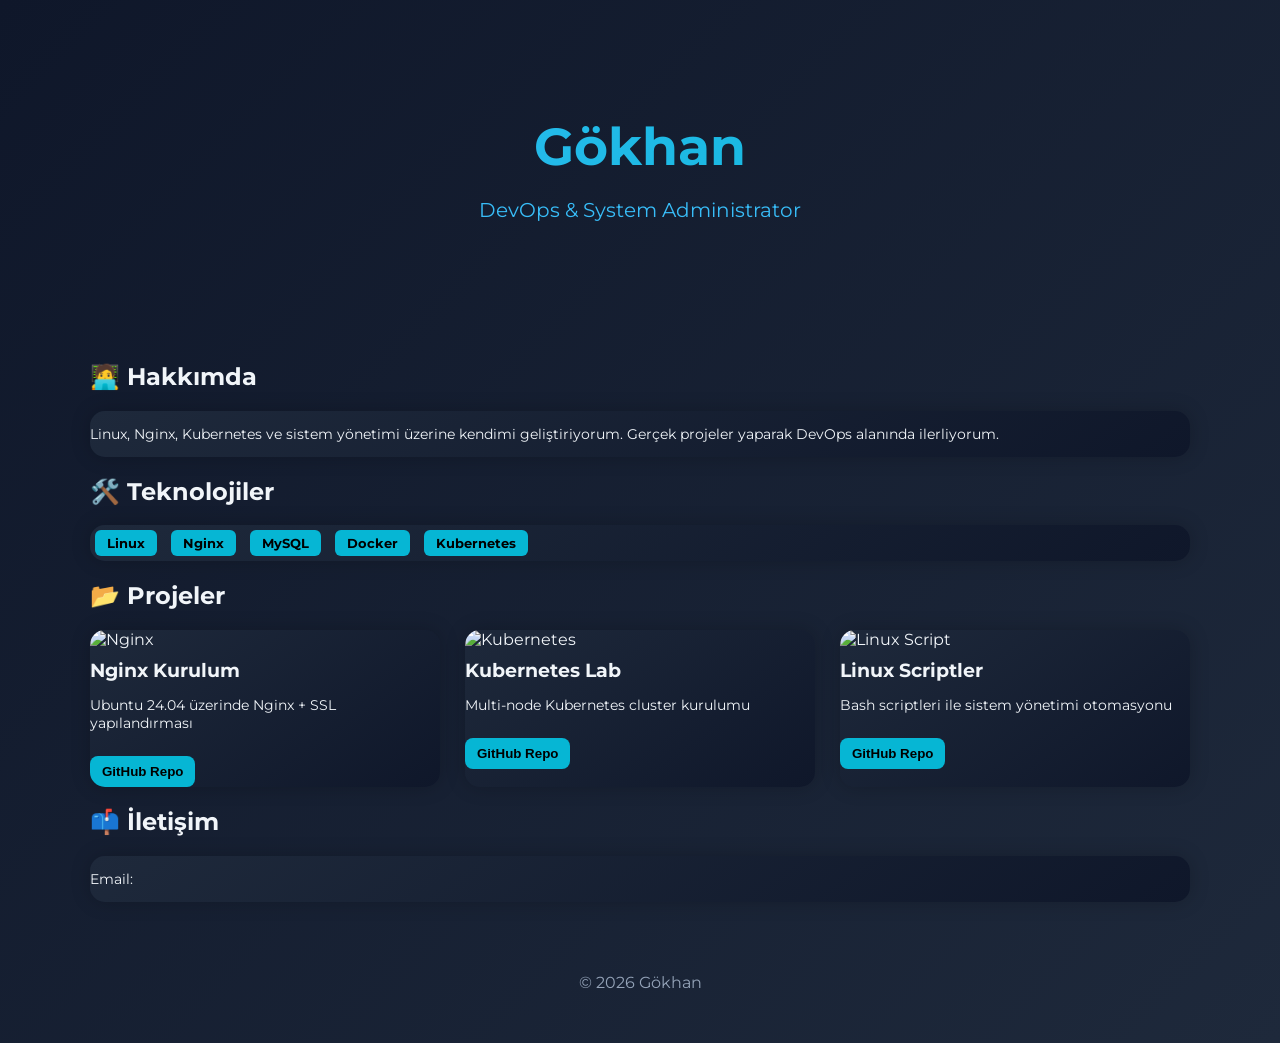
==== index.html @ 25a6a729 "Add initial HTML structure for DevOps portfolio" ====
<!DOCTYPE html>
<html lang="tr">
<head>
<meta charset="UTF-8">
<title>Gökhan | DevOps Portfolio</title>
<meta name="viewport" content="width=device-width, initial-scale=1.0">
<link href="https://fonts.googleapis.com/css2?family=Montserrat:wght@400;700&display=swap" rel="stylesheet">
<link href="https://unpkg.com/aos@2.3.1/dist/aos.css" rel="stylesheet">
<style>
/* ---------------- Body ---------------- */
body {
  margin:0;
  font-family: 'Montserrat', sans-serif;
  background: linear-gradient(135deg,#0f172a,#1e293b);
  color: #f1f5f9;
  overflow-x:hidden;
}

/* ---------------- Particle Background ---------------- */
#particles-js {
  position: fixed;
  width:100%;
  height:100%;
  top:0;
  left:0;
  z-index:-1;
}

/* ---------------- Header ---------------- */
header {
  text-align:center;
  padding:80px 20px;
}
header h1 {
  font-size:52px;
  background: linear-gradient(90deg,#38bdf8,#06b6d4);
  -webkit-background-clip:text;
  -webkit-text-fill-color:transparent;
  margin-bottom:10px;
}
header p {
  font-size:20px;
  color:#38bdf8;
}

/* ---------------- Container ---------------- */
.container {
  max-width:1100px;
  margin:auto;
  padding:20px;
}

/* ---------------- Grid ---------------- */
.grid {
  display:grid;
  grid-template-columns:repeat(auto-fit,minmax(250px,1fr));
  gap:25px;
  margin-top:20px;
}

/* ---------------- Card ---------------- */
.card {
  background: linear-gradient(145deg,#1e293b,#0f172a);
  border-radius:15px;
  overflow:hidden;
  cursor:pointer;
  box-shadow:0 0 20px rgba(0,0,0,0.2);
  transition:0.5s all;
}
.card img {
  width:100%;
  height:150px;
  object-fit:cover;
}
.card h3 {
  margin:10px 0 5px;
}
.card p {
  font-size:14px;
}
.card:hover {
  transform: scale(1.05) rotateX(3deg);
  box-shadow:0 20px 40px rgba(0,0,0,0.4);
}

/* ---------------- Tags ---------------- */
.tag {
  display:inline-block;
  background:#06b6d4;
  color:black;
  padding:5px 12px;
  margin:5px;
  border-radius:6px;
  font-size:13px;
  font-weight:bold;
  transition:0.3s;
}
.tag:hover {
  background:#38bdf8;
}

/* ---------------- Buttons ---------------- */
button {
  background:#06b6d4;
  color:black;
  border:none;
  padding:8px 12px;
  margin-top:10px;
  border-radius:8px;
  cursor:pointer;
  font-weight:bold;
  transition:0.3s;
}
button:hover {
  background:#38bdf8;
  transform:scale(1.05);
}

/* ---------------- Footer ---------------- */
footer {
  text-align:center;
  padding:35px;
  color:#94a3b8;
}
</style>
</head>
<body>

<!-- Particle Container -->
<div id="particles-js"></div>

<header>
<h1>Gökhan</h1>
<p>DevOps & System Administrator </p>
</header>

<div class="container">
<h2>🧑‍💻 Hakkımda</h2>
<div class="card" data-aos="fade-up">
  <p>Linux, Nginx, Kubernetes ve sistem yönetimi üzerine kendimi geliştiriyorum. Gerçek projeler yaparak DevOps alanında ilerliyorum.</p>
</div>

<h2>🛠️ Teknolojiler</h2>
<div class="card" data-aos="fade-up" data-aos-delay="100">
  <span class="tag">Linux</span>
  <span class="tag">Nginx</span>
  <span class="tag">MySQL</span>
  <span class="tag">Docker</span>
  <span class="tag">Kubernetes</span>
</div>

<h2>📂 Projeler</h2>
<div class="grid">
  <div class="card" data-aos="fade-up">
    <img src="https://via.placeholder.com/400x150.png?text=Nginx" alt="Nginx">
    <h3>Nginx Kurulum</h3>
    <p>Ubuntu 24.04 üzerinde Nginx + SSL yapılandırması</p>
    <a href="#"><button>GitHub Repo</button></a>
  </div>

  <div class="card" data-aos="fade-up" data-aos-delay="100">
    <img src="https://via.placeholder.com/400x150.png?text=Kubernetes" alt="Kubernetes">
    <h3>Kubernetes Lab</h3>
    <p>Multi-node Kubernetes cluster kurulumu</p>
    <a href="#"><button>GitHub Repo</button></a>
  </div>

  <div class="card" data-aos="fade-up" data-aos-delay="200">
    <img src="https://via.placeholder.com/400x150.png?text=Linux+Script" alt="Linux Script">
    <h3>Linux Scriptler</h3>
    <p>Bash scriptleri ile sistem yönetimi otomasyonu</p>
    <a href="#"><button>GitHub Repo</button></a>
  </div>
</div>

<h2>📫 İletişim</h2>
<div class="card" data-aos="fade-up" data-aos-delay="300">
  <p>Email: </p>
</div>
</div>

<footer>
<p>© 2026 Gökhan</p>
</footer>

<!-- AOS.js -->
<script src="https://unpkg.com/aos@2.3.1/dist/aos.js"></script>
<script>
AOS.init({duration:1000,easing:"ease-in-out",once:true});
</script>

<!-- Particles.js -->
<script src="https://cdn.jsdelivr.net/npm/particles.js@2.0.0/particles.min.js"></script>
<script>
particlesJS('particles-js',{
  particles: {
    number: {value:60,density:{enable:true,value_area:800}},
    color:{value:"#06b6d4"},
    shape:{type:"circle"},
    opacity:{value:0.3,random:true},
    size:{value:4,random:true},
    line_linked:{enable:true,distance:150,color:"#06b6d4",opacity:0.2,width:1},
    move:{enable:true,speed:2,direction:"none",random:false,straight:false,out_mode:"out",bounce:false}
  },
  interactivity:{
    detect_on:"canvas",
    events:{onhover:{enable:true,mode:"repulse"},onclick:{enable:true,mode:"push"},resize:true},
    modes:{repulse:{distance:100,duration:0.4},push:{particles_nb:4}}
  },
  retina_detect:true
});
</script>

</body>
</html>
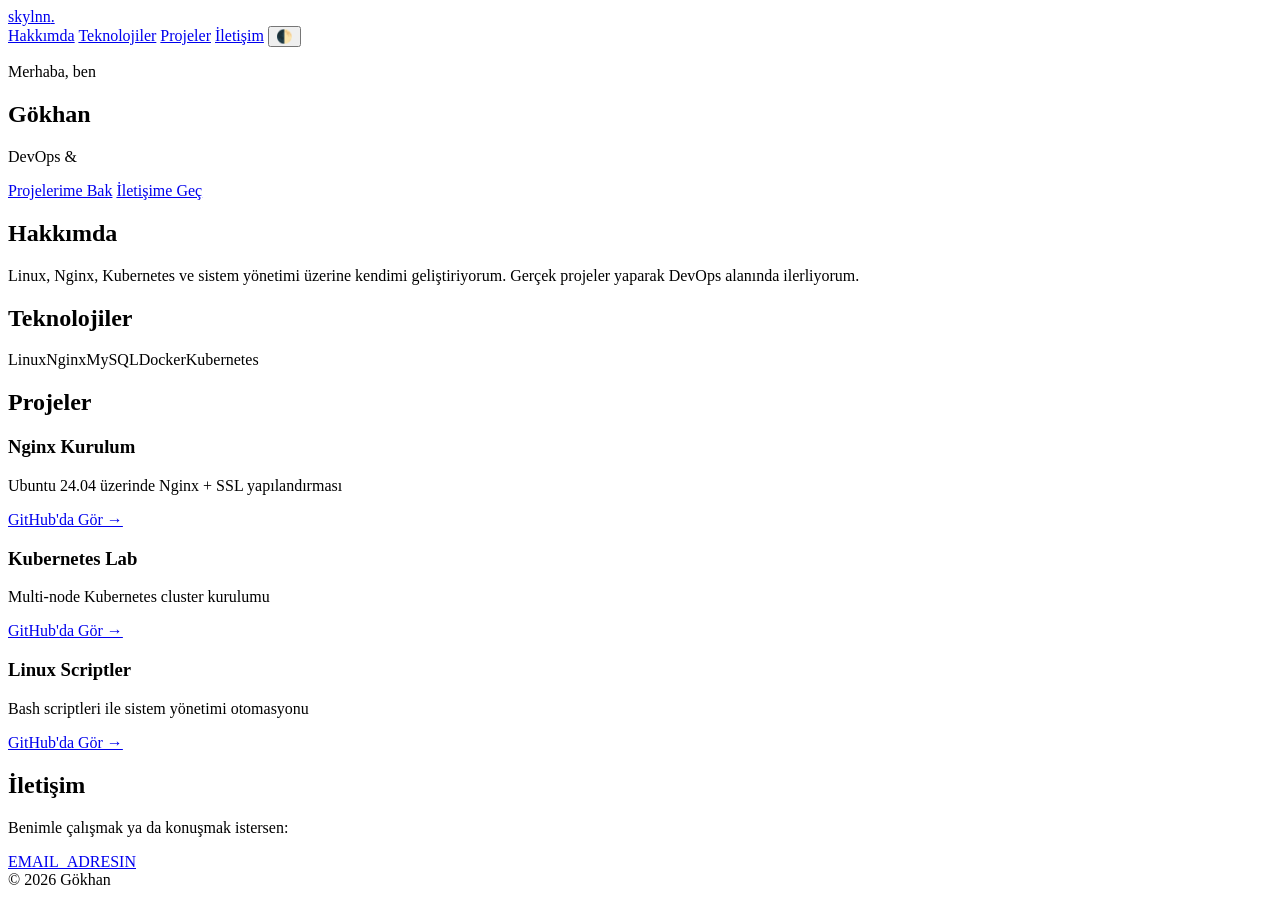
==== commit 312d0fa6: "Refactor index.html structure and content Updated the structure and content of the index.html file, " ====
--- a/index.html
+++ b/index.html
@@ -1,215 +1,78 @@
 <!DOCTYPE html>
 <html lang="tr">
 <head>
-<meta charset="UTF-8">
-<title>Gökhan | DevOps Portfolio</title>
-<meta name="viewport" content="width=device-width, initial-scale=1.0">
-<link href="https://fonts.googleapis.com/css2?family=Montserrat:wght@400;700&display=swap" rel="stylesheet">
-<link href="https://unpkg.com/aos@2.3.1/dist/aos.css" rel="stylesheet">
-<style>
-/* ---------------- Body ---------------- */
-body {
-  margin:0;
-  font-family: 'Montserrat', sans-serif;
-  background: linear-gradient(135deg,#0f172a,#1e293b);
-  color: #f1f5f9;
-  overflow-x:hidden;
-}
-
-/* ---------------- Particle Background ---------------- */
-#particles-js {
-  position: fixed;
-  width:100%;
-  height:100%;
-  top:0;
-  left:0;
-  z-index:-1;
-}
-
-/* ---------------- Header ---------------- */
-header {
-  text-align:center;
-  padding:80px 20px;
-}
-header h1 {
-  font-size:52px;
-  background: linear-gradient(90deg,#38bdf8,#06b6d4);
-  -webkit-background-clip:text;
-  -webkit-text-fill-color:transparent;
-  margin-bottom:10px;
-}
-header p {
-  font-size:20px;
-  color:#38bdf8;
-}
-
-/* ---------------- Container ---------------- */
-.container {
-  max-width:1100px;
-  margin:auto;
-  padding:20px;
-}
-
-/* ---------------- Grid ---------------- */
-.grid {
-  display:grid;
-  grid-template-columns:repeat(auto-fit,minmax(250px,1fr));
-  gap:25px;
-  margin-top:20px;
-}
-
-/* ---------------- Card ---------------- */
-.card {
-  background: linear-gradient(145deg,#1e293b,#0f172a);
-  border-radius:15px;
-  overflow:hidden;
-  cursor:pointer;
-  box-shadow:0 0 20px rgba(0,0,0,0.2);
-  transition:0.5s all;
-}
-.card img {
-  width:100%;
-  height:150px;
-  object-fit:cover;
-}
-.card h3 {
-  margin:10px 0 5px;
-}
-.card p {
-  font-size:14px;
-}
-.card:hover {
-  transform: scale(1.05) rotateX(3deg);
-  box-shadow:0 20px 40px rgba(0,0,0,0.4);
-}
-
-/* ---------------- Tags ---------------- */
-.tag {
-  display:inline-block;
-  background:#06b6d4;
-  color:black;
-  padding:5px 12px;
-  margin:5px;
-  border-radius:6px;
-  font-size:13px;
-  font-weight:bold;
-  transition:0.3s;
-}
-.tag:hover {
-  background:#38bdf8;
-}
-
-/* ---------------- Buttons ---------------- */
-button {
-  background:#06b6d4;
-  color:black;
-  border:none;
-  padding:8px 12px;
-  margin-top:10px;
-  border-radius:8px;
-  cursor:pointer;
-  font-weight:bold;
-  transition:0.3s;
-}
-button:hover {
-  background:#38bdf8;
-  transform:scale(1.05);
-}
-
-/* ---------------- Footer ---------------- */
-footer {
-  text-align:center;
-  padding:35px;
-  color:#94a3b8;
-}
-</style>
+  <meta charset="UTF-8">
+  <meta name="viewport" content="width=device-width, initial-scale=1">
+  <meta name="description" content="Gökhan - DevOps & Sistem Yöneticisi portföyü">
+  <title>Gökhan | DevOps Portfolio</title>
+  <link rel="stylesheet" href="style.css">
 </head>
 <body>
 
-<!-- Particle Container -->
-<div id="particles-js"></div>
+  <header class="nav">
+    <a href="#" class="logo">skylnn<span>.</span></a>
+    <nav>
+      <a href="#hakkimda">Hakkımda</a>
+      <a href="#teknolojiler">Teknolojiler</a>
+      <a href="#projeler">Projeler</a>
+      <a href="#iletisim">İletişim</a>
+      <button id="tema" aria-label="Temayı değiştir">🌓</button>
+    </nav>
+  </header>
 
-<header>
-<h1>Gökhan</h1>
-<p>DevOps & System Administrator </p>
-</header>
+  <main>
+    <section class="hero">
+      <p class="selam">Merhaba, ben</p>
+      <h1>Gökhan</h1>
+      <p class="rol">DevOps &amp; <span id="daktilo"></span></p>
+      <div class="butonlar">
+        <a class="btn" href="#projeler">Projelerime Bak</a>
+        <a class="btn ikincil" href="#iletisim">İletişime Geç</a>
+      </div>
+    </section>
 
-<div class="container">
-<h2>🧑‍💻 Hakkımda</h2>
-<div class="card" data-aos="fade-up">
-  <p>Linux, Nginx, Kubernetes ve sistem yönetimi üzerine kendimi geliştiriyorum. Gerçek projeler yaparak DevOps alanında ilerliyorum.</p>
-</div>
+    <section id="hakkimda" class="bolum">
+      <h2>Hakkımda</h2>
+      <p>Linux, Nginx, Kubernetes ve sistem yönetimi üzerine kendimi geliştiriyorum. Gerçek projeler yaparak DevOps alanında ilerliyorum.</p>
+    </section>
 
-<h2>🛠️ Teknolojiler</h2>
-<div class="card" data-aos="fade-up" data-aos-delay="100">
-  <span class="tag">Linux</span>
-  <span class="tag">Nginx</span>
-  <span class="tag">MySQL</span>
-  <span class="tag">Docker</span>
-  <span class="tag">Kubernetes</span>
-</div>
+    <section id="teknolojiler" class="bolum">
+      <h2>Teknolojiler</h2>
+      <div class="etiketler">
+        <span>Linux</span><span>Nginx</span><span>MySQL</span><span>Docker</span><span>Kubernetes</span>
+      </div>
+    </section>
 
-<h2>📂 Projeler</h2>
-<div class="grid">
-  <div class="card" data-aos="fade-up">
-    <img src="https://via.placeholder.com/400x150.png?text=Nginx" alt="Nginx">
-    <h3>Nginx Kurulum</h3>
-    <p>Ubuntu 24.04 üzerinde Nginx + SSL yapılandırması</p>
-    <a href="#"><button>GitHub Repo</button></a>
-  </div>
+    <section id="projeler" class="bolum">
+      <h2>Projeler</h2>
+      <div class="kartlar">
+        <article class="kart">
+          <h3>Nginx Kurulum</h3>
+          <p>Ubuntu 24.04 üzerinde Nginx + SSL yapılandırması</p>
+          <a href="https://github.com/KULLANICI_ADIN/REPO_ADI" target="_blank" rel="noopener">GitHub'da Gör →</a>
+        </article>
+        <article class="kart">
+          <h3>Kubernetes Lab</h3>
+          <p>Multi-node Kubernetes cluster kurulumu</p>
+          <a href="https://github.com/KULLANICI_ADIN/REPO_ADI" target="_blank" rel="noopener">GitHub'da Gör →</a>
+        </article>
+        <article class="kart">
+          <h3>Linux Scriptler</h3>
+          <p>Bash scriptleri ile sistem yönetimi otomasyonu</p>
+          <a href="https://github.com/KULLANICI_ADIN/REPO_ADI" target="_blank" rel="noopener">GitHub'da Gör →</a>
+        </article>
+      </div>
+    </section>
 
-  <div class="card" data-aos="fade-up" data-aos-delay="100">
-    <img src="https://via.placeholder.com/400x150.png?text=Kubernetes" alt="Kubernetes">
-    <h3>Kubernetes Lab</h3>
-    <p>Multi-node Kubernetes cluster kurulumu</p>
-    <a href="#"><button>GitHub Repo</button></a>
-  </div>
+    <section id="iletisim" class="bolum">
+      <h2>İletişim</h2>
+      <p>Benimle çalışmak ya da konuşmak istersen:</p>
+      <a class="btn" href="mailto:EMAIL_ADRESIN">EMAIL_ADRESIN</a>
+    </section>
+  </main>
 
-  <div class="card" data-aos="fade-up" data-aos-delay="200">
-    <img src="https://via.placeholder.com/400x150.png?text=Linux+Script" alt="Linux Script">
-    <h3>Linux Scriptler</h3>
-    <p>Bash scriptleri ile sistem yönetimi otomasyonu</p>
-    <a href="#"><button>GitHub Repo</button></a>
-  </div>
-</div>
+  <footer>© 2026 Gökhan</footer>
 
-<h2>📫 İletişim</h2>
-<div class="card" data-aos="fade-up" data-aos-delay="300">
-  <p>Email: </p>
-</div>
-</div>
-
-<footer>
-<p>© 2026 Gökhan</p>
-</footer>
-
-<!-- AOS.js -->
-<script src="https://unpkg.com/aos@2.3.1/dist/aos.js"></script>
-<script>
-AOS.init({duration:1000,easing:"ease-in-out",once:true});
-</script>
-
-<!-- Particles.js -->
-<script src="https://cdn.jsdelivr.net/npm/particles.js@2.0.0/particles.min.js"></script>
-<script>
-particlesJS('particles-js',{
-  particles: {
-    number: {value:60,density:{enable:true,value_area:800}},
-    color:{value:"#06b6d4"},
-    shape:{type:"circle"},
-    opacity:{value:0.3,random:true},
-    size:{value:4,random:true},
-    line_linked:{enable:true,distance:150,color:"#06b6d4",opacity:0.2,width:1},
-    move:{enable:true,speed:2,direction:"none",random:false,straight:false,out_mode:"out",bounce:false}
-  },
-  interactivity:{
-    detect_on:"canvas",
-    events:{onhover:{enable:true,mode:"repulse"},onclick:{enable:true,mode:"push"},resize:true},
-    modes:{repulse:{distance:100,duration:0.4},push:{particles_nb:4}}
-  },
-  retina_detect:true
-});
-</script>
-
+  <script src="script.js"></script>
 </body>
 </html>
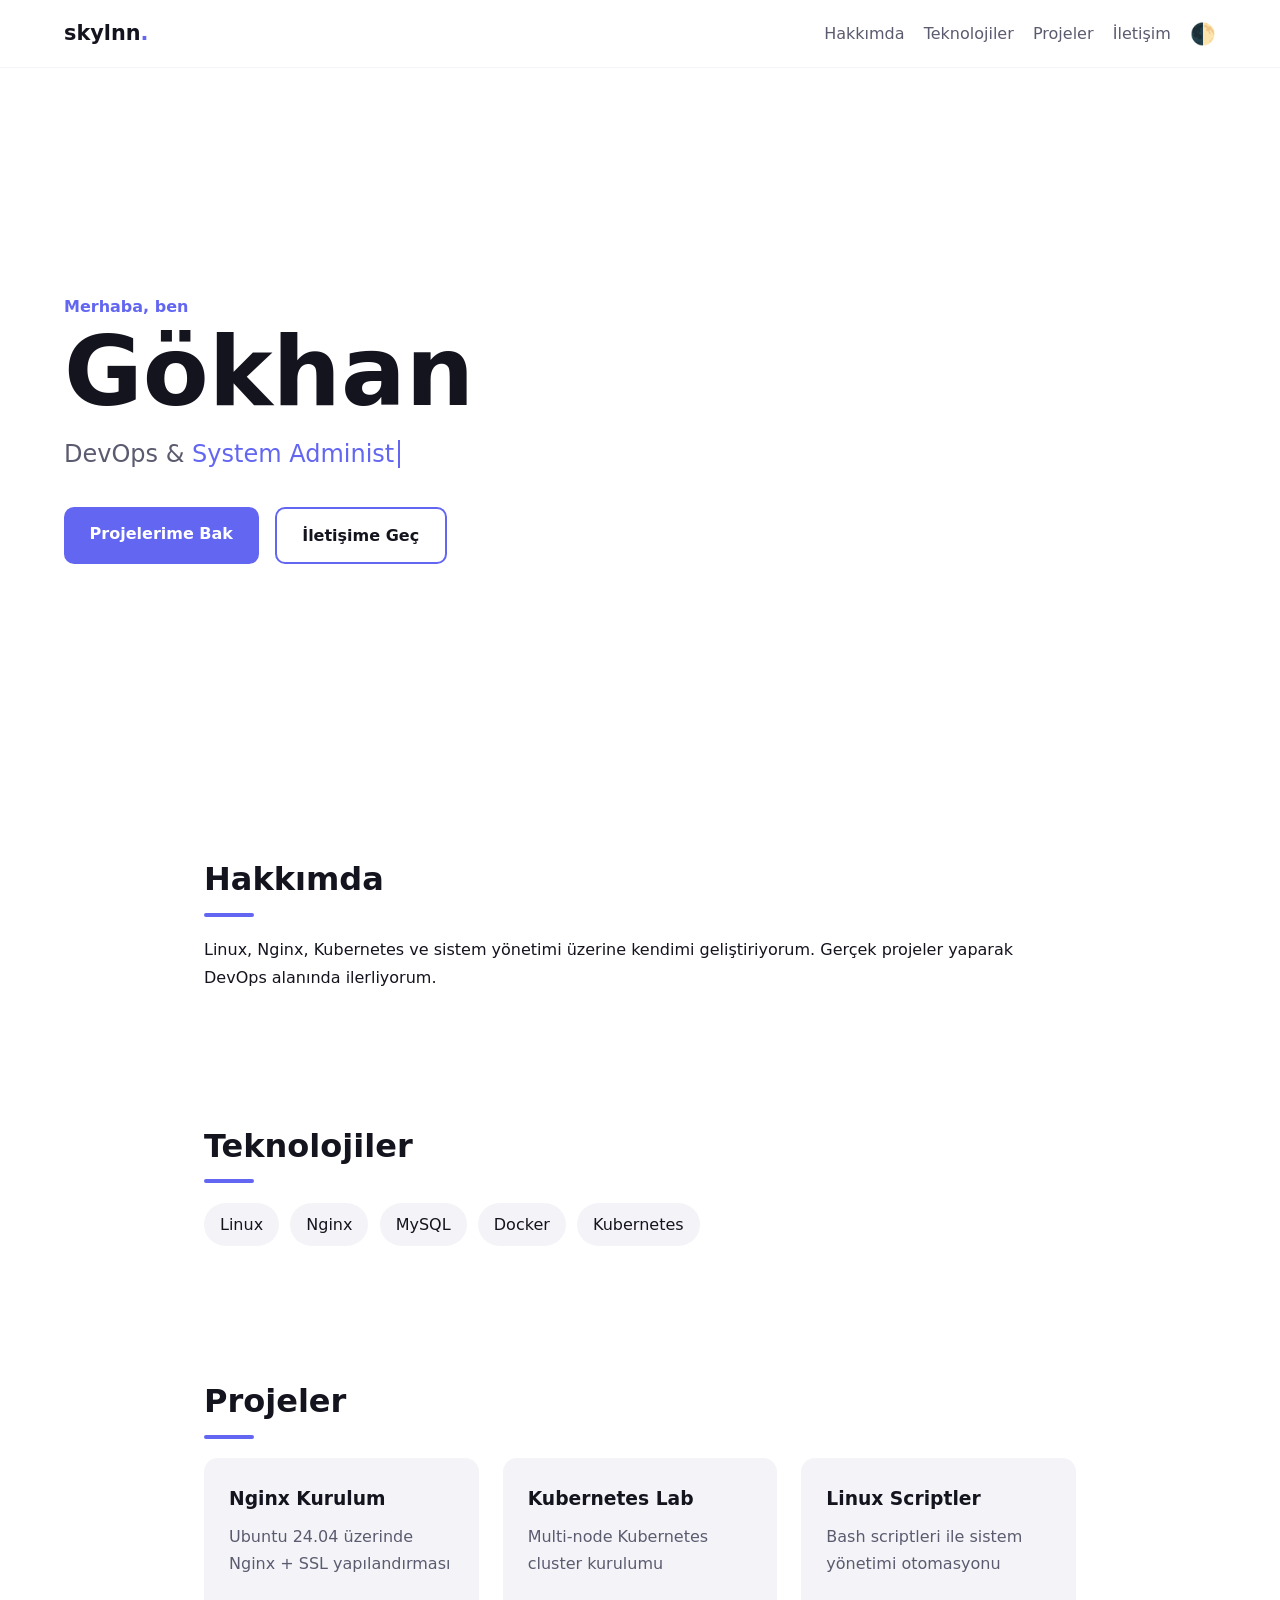
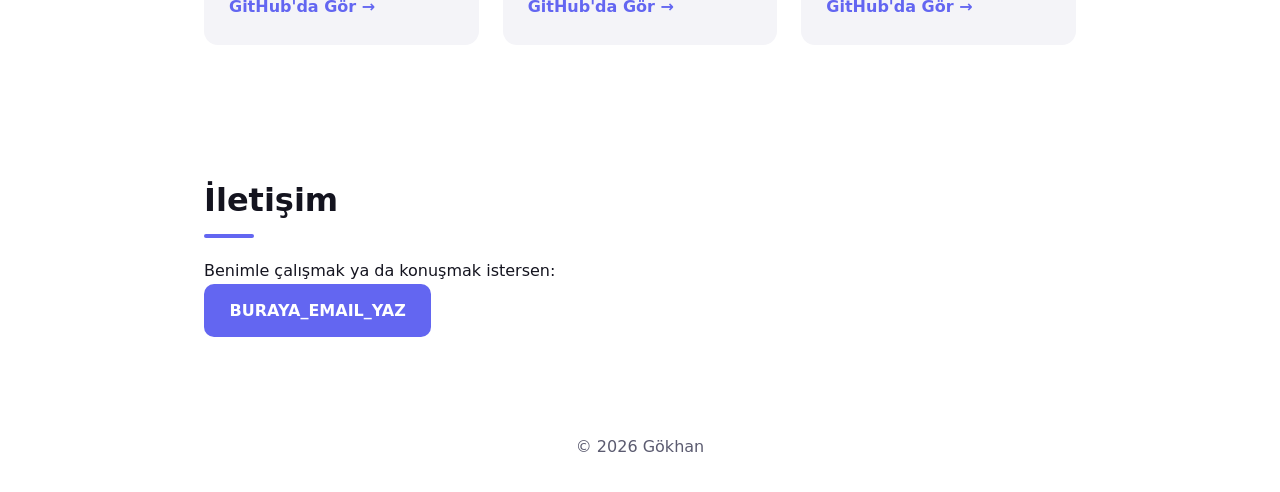
==== commit dfc13b04: "Update index.html" ====
--- a/index.html
+++ b/index.html
@@ -3,14 +3,14 @@
 <head>
   <meta charset="UTF-8">
   <meta name="viewport" content="width=device-width, initial-scale=1">
-  <meta name="description" content="Gökhan - DevOps & Sistem Yöneticisi portföyü">
+  <meta name="description" content="Gökhan - DevOps ve Sistem Yöneticisi portföyü">
   <title>Gökhan | DevOps Portfolio</title>
   <link rel="stylesheet" href="style.css">
 </head>
 <body>
 
   <header class="nav">
-    <a href="#" class="logo">skylnn<span>.</span></a>
+    <a href="index.html" class="logo">skylnn<span>.</span></a>
     <nav>
       <a href="#hakkimda">Hakkımda</a>
       <a href="#teknolojiler">Teknolojiler</a>
@@ -49,17 +49,17 @@
         <article class="kart">
           <h3>Nginx Kurulum</h3>
           <p>Ubuntu 24.04 üzerinde Nginx + SSL yapılandırması</p>
-          <a href="https://github.com/KULLANICI_ADIN/REPO_ADI" target="_blank" rel="noopener">GitHub'da Gör →</a>
+          <a href="https://github.com/Skylnn" target="_blank" rel="noopener">GitHub'da Gör →</a>
         </article>
         <article class="kart">
           <h3>Kubernetes Lab</h3>
           <p>Multi-node Kubernetes cluster kurulumu</p>
-          <a href="https://github.com/KULLANICI_ADIN/REPO_ADI" target="_blank" rel="noopener">GitHub'da Gör →</a>
+          <a href="https://github.com/Skylnn" target="_blank" rel="noopener">GitHub'da Gör →</a>
         </article>
         <article class="kart">
           <h3>Linux Scriptler</h3>
           <p>Bash scriptleri ile sistem yönetimi otomasyonu</p>
-          <a href="https://github.com/KULLANICI_ADIN/REPO_ADI" target="_blank" rel="noopener">GitHub'da Gör →</a>
+          <a href="https://github.com/Skylnn" target="_blank" rel="noopener">GitHub'da Gör →</a>
         </article>
       </div>
     </section>
@@ -67,7 +67,7 @@
     <section id="iletisim" class="bolum">
       <h2>İletişim</h2>
       <p>Benimle çalışmak ya da konuşmak istersen:</p>
-      <a class="btn" href="mailto:EMAIL_ADRESIN">EMAIL_ADRESIN</a>
+      <a class="btn" href="mailto:BURAYA_EMAIL_YAZ">BURAYA_EMAIL_YAZ</a>
     </section>
   </main>
 
--- a/style.css
+++ b/style.css
@@ -0,0 +1,71 @@
+:root {
+  --bg: #ffffff; --kart: #f4f4f8; --text: #14141f;
+  --soluk: #5b5b70; --accent: #6366f1;
+}
+[data-theme="dark"] {
+  --bg: #0b0b12; --kart: #161622; --text: #eaeaf0;
+  --soluk: #9a9ab0;
+}
+
+* { box-sizing: border-box; margin: 0; padding: 0; }
+html { scroll-behavior: smooth; }
+body {
+  background: var(--bg); color: var(--text);
+  font-family: system-ui, -apple-system, "Segoe UI", sans-serif;
+  line-height: 1.7; transition: background .3s, color .3s;
+}
+
+.nav {
+  position: sticky; top: 0; z-index: 10;
+  display: flex; justify-content: space-between; align-items: center;
+  padding: 1rem 5%; background: var(--bg);
+  border-bottom: 1px solid var(--kart);
+}
+.logo { font-weight: 800; font-size: 1.3rem; color: var(--text); text-decoration: none; }
+.logo span { color: var(--accent); }
+.nav nav { display: flex; gap: 1.2rem; align-items: center; }
+.nav nav a { color: var(--soluk); text-decoration: none; transition: color .2s; }
+.nav nav a:hover { color: var(--accent); }
+#tema { background: none; border: none; font-size: 1.3rem; cursor: pointer; }
+
+.hero { min-height: 80vh; display: flex; flex-direction: column; justify-content: center; padding: 0 5%; }
+.selam { color: var(--accent); font-weight: 600; }
+.hero h1 { font-size: clamp(3rem, 10vw, 6rem); line-height: 1.1; }
+.rol { font-size: 1.5rem; color: var(--soluk); margin: .5rem 0 2rem; }
+#daktilo { color: var(--accent); border-right: 2px solid var(--accent); padding-right: 4px; }
+
+.butonlar { display: flex; gap: 1rem; flex-wrap: wrap; }
+.btn {
+  display: inline-block; padding: .8rem 1.6rem; border-radius: 10px;
+  background: var(--accent); color: #fff; text-decoration: none; font-weight: 600;
+  transition: transform .2s, box-shadow .2s;
+}
+.btn:hover { transform: translateY(-3px); box-shadow: 0 8px 20px rgba(99,102,241,.4); }
+.btn.ikincil { background: transparent; color: var(--text); border: 2px solid var(--accent); }
+
+.bolum { padding: 4rem 5%; max-width: 1000px; margin: 0 auto; }
+.bolum h2 { font-size: 2rem; margin-bottom: 1.2rem; }
+.bolum h2::after { content: ""; display: block; width: 50px; height: 4px; background: var(--accent); margin-top: .4rem; border-radius: 2px; }
+
+.etiketler { display: flex; flex-wrap: wrap; gap: .7rem; }
+.etiketler span { background: var(--kart); padding: .5rem 1rem; border-radius: 999px; font-weight: 500; }
+
+.kartlar { display: grid; grid-template-columns: repeat(auto-fit, minmax(260px, 1fr)); gap: 1.5rem; }
+.kart {
+  background: var(--kart); padding: 1.5rem; border-radius: 14px;
+  border: 1px solid transparent; transition: transform .25s, border-color .25s;
+}
+.kart:hover { transform: translateY(-6px); border-color: var(--accent); }
+.kart h3 { margin-bottom: .5rem; }
+.kart p { color: var(--soluk); margin-bottom: 1rem; }
+.kart a { color: var(--accent); text-decoration: none; font-weight: 600; }
+
+footer { text-align: center; padding: 2rem; color: var(--soluk); }
+
+/* Kaydırınca beliren animasyon */
+.gizli { opacity: 0; transform: translateY(30px); transition: opacity .7s, transform .7s; }
+.gizli.gorunur { opacity: 1; transform: none; }
+
+@media (max-width: 700px) {
+  .nav nav a { display: none; }
+}
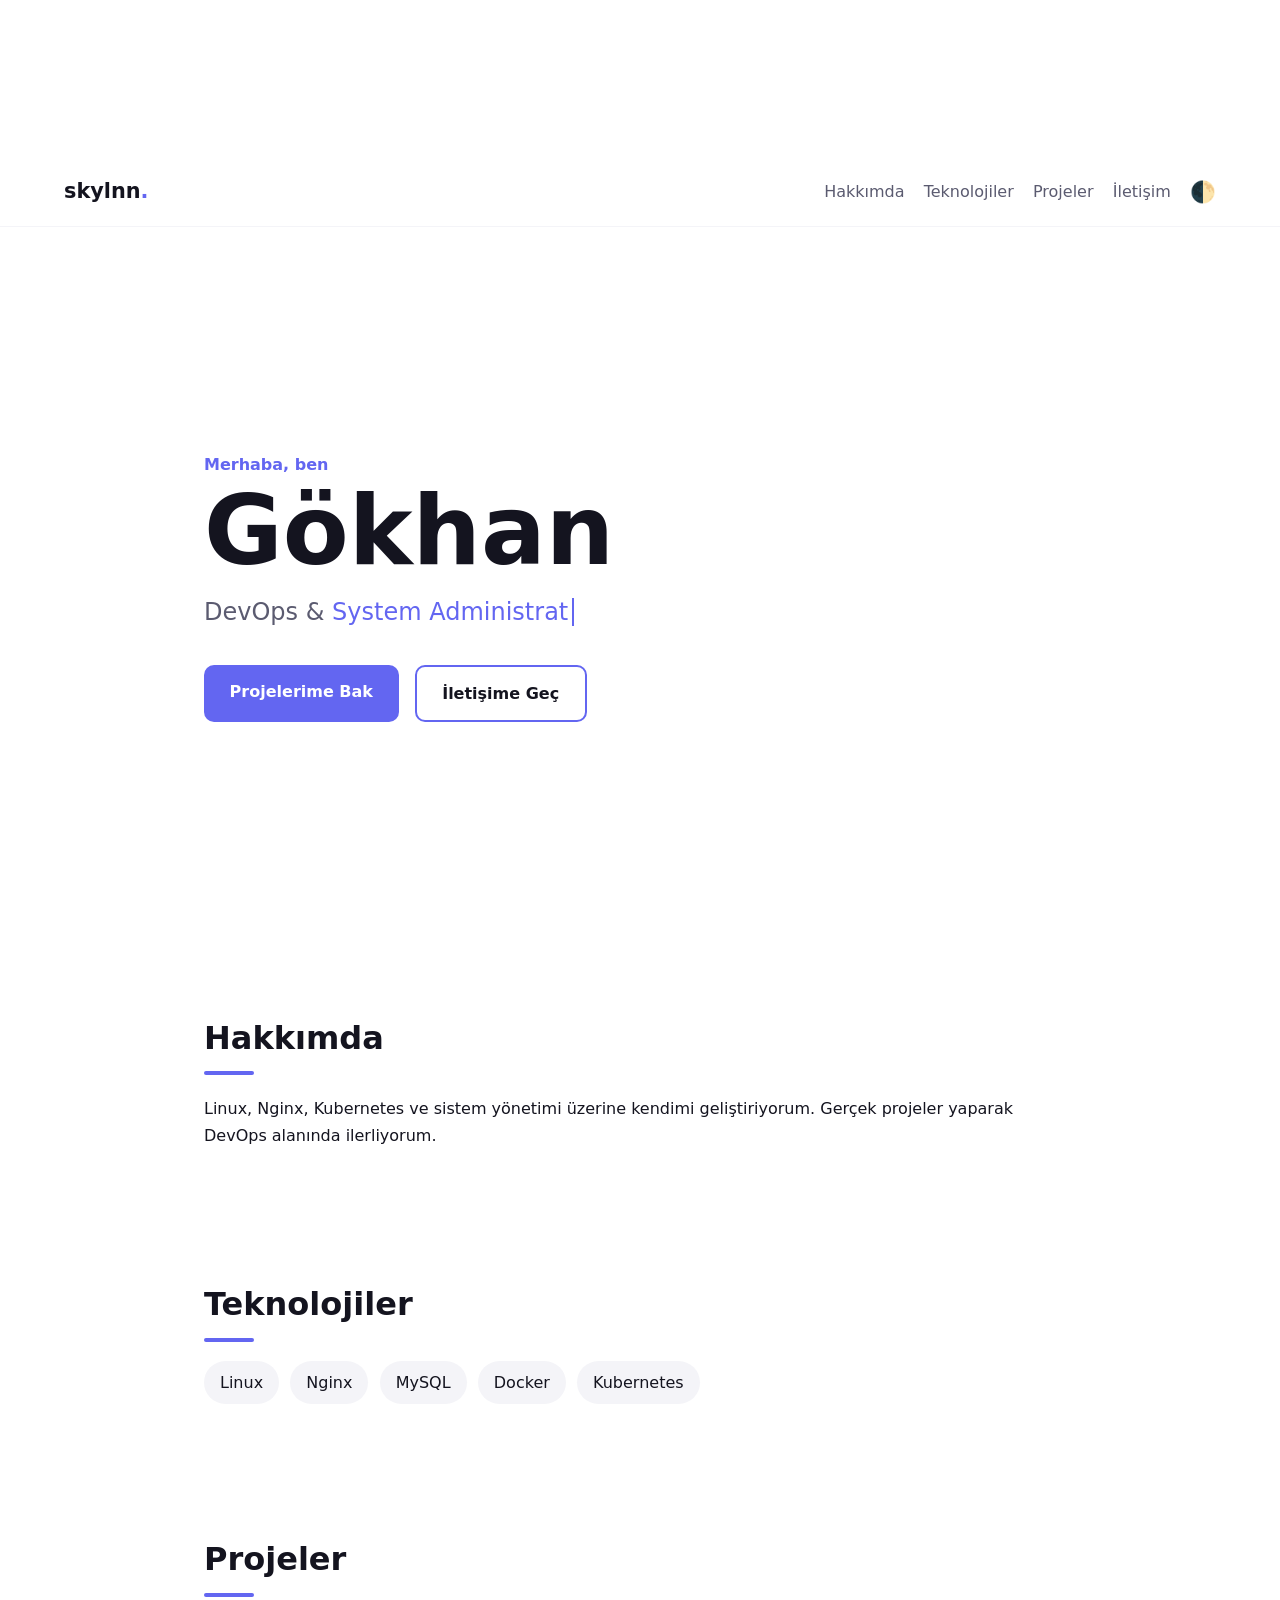
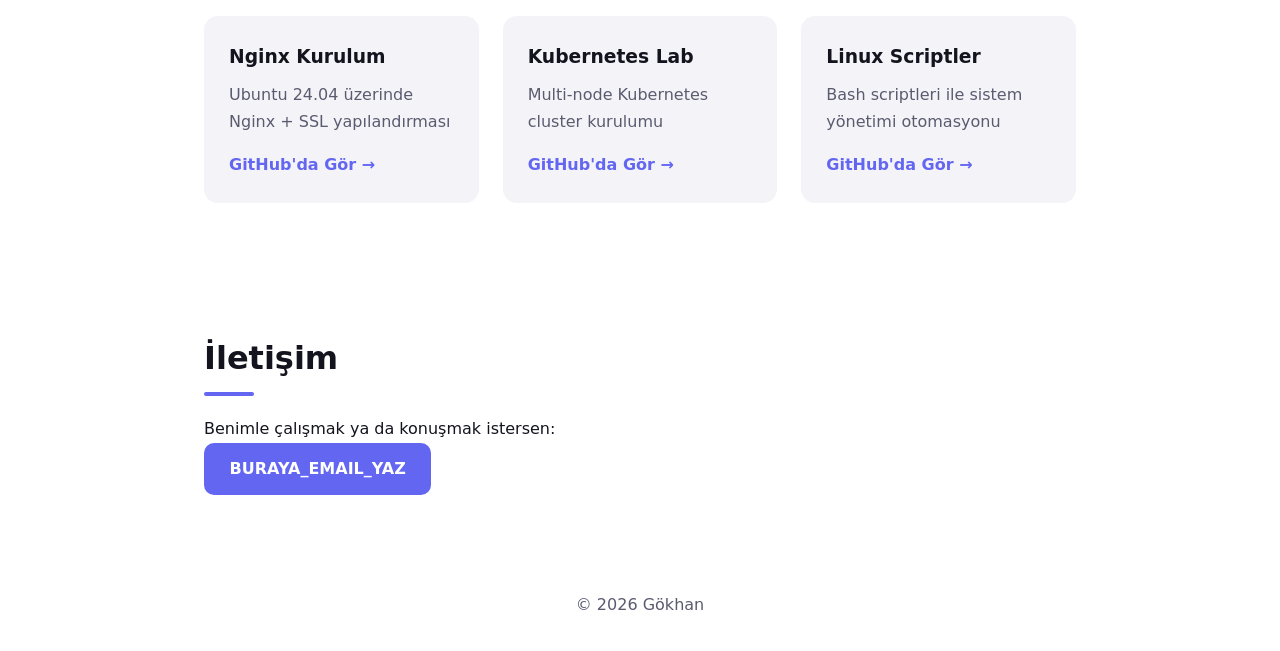
==== commit 4ee8c548: "Update index.html" ====
--- a/index.html
+++ b/index.html
@@ -8,6 +8,7 @@
   <link rel="stylesheet" href="style.css">
 </head>
 <body>
+   <canvas id="arka"></canvas>
 
   <header class="nav">
     <a href="index.html" class="logo">skylnn<span>.</span></a>
--- a/style.css
+++ b/style.css
@@ -1,24 +1,35 @@
+/* ---------- Renkler (açık ve koyu tema) ---------- */
 :root {
-  --bg: #ffffff; --kart: #f4f4f8; --text: #14141f;
-  --soluk: #5b5b70; --accent: #6366f1;
+  --bg: #ffffff;
+  --kart: #f4f4f8;
+  --text: #14141f;
+  --soluk: #5b5b70;
+  --accent: #6366f1;
 }
 [data-theme="dark"] {
-  --bg: #0b0b12; --kart: #161622; --text: #eaeaf0;
+  --bg: #0b0b12;
+  --kart: #161622;
+  --text: #eaeaf0;
   --soluk: #9a9ab0;
 }
 
+/* ---------- Genel ayarlar ---------- */
 * { box-sizing: border-box; margin: 0; padding: 0; }
 html { scroll-behavior: smooth; }
 body {
-  background: var(--bg); color: var(--text);
+  background: var(--bg);
+  color: var(--text);
   font-family: system-ui, -apple-system, "Segoe UI", sans-serif;
-  line-height: 1.7; transition: background .3s, color .3s;
+  line-height: 1.7;
+  transition: background .3s, color .3s;
 }
 
+/* ---------- Üst menü ---------- */
 .nav {
   position: sticky; top: 0; z-index: 10;
   display: flex; justify-content: space-between; align-items: center;
-  padding: 1rem 5%; background: var(--bg);
+  padding: 1rem 5%;
+  background: var(--bg);
   border-bottom: 1px solid var(--kart);
 }
 .logo { font-weight: 800; font-size: 1.3rem; color: var(--text); text-decoration: none; }
@@ -28,12 +39,14 @@
 .nav nav a:hover { color: var(--accent); }
 #tema { background: none; border: none; font-size: 1.3rem; cursor: pointer; }
 
-.hero { min-height: 80vh; display: flex; flex-direction: column; justify-content: center; padding: 0 5%; }
+/* ---------- Karşılama alanı ---------- */
+.hero { min-height: 80vh; display: flex; flex-direction: column; justify-content: center; padding: 0 5%; max-width: 1000px; margin: 0 auto; }
 .selam { color: var(--accent); font-weight: 600; }
 .hero h1 { font-size: clamp(3rem, 10vw, 6rem); line-height: 1.1; }
 .rol { font-size: 1.5rem; color: var(--soluk); margin: .5rem 0 2rem; }
 #daktilo { color: var(--accent); border-right: 2px solid var(--accent); padding-right: 4px; }
 
+/* ---------- Butonlar ---------- */
 .butonlar { display: flex; gap: 1rem; flex-wrap: wrap; }
 .btn {
   display: inline-block; padding: .8rem 1.6rem; border-radius: 10px;
@@ -43,13 +56,19 @@
 .btn:hover { transform: translateY(-3px); box-shadow: 0 8px 20px rgba(99,102,241,.4); }
 .btn.ikincil { background: transparent; color: var(--text); border: 2px solid var(--accent); }
 
+/* ---------- Bölümler ---------- */
 .bolum { padding: 4rem 5%; max-width: 1000px; margin: 0 auto; }
 .bolum h2 { font-size: 2rem; margin-bottom: 1.2rem; }
-.bolum h2::after { content: ""; display: block; width: 50px; height: 4px; background: var(--accent); margin-top: .4rem; border-radius: 2px; }
+.bolum h2::after {
+  content: ""; display: block; width: 50px; height: 4px;
+  background: var(--accent); margin-top: .4rem; border-radius: 2px;
+}
 
+/* ---------- Teknoloji etiketleri ---------- */
 .etiketler { display: flex; flex-wrap: wrap; gap: .7rem; }
 .etiketler span { background: var(--kart); padding: .5rem 1rem; border-radius: 999px; font-weight: 500; }
 
+/* ---------- Proje kartları ---------- */
 .kartlar { display: grid; grid-template-columns: repeat(auto-fit, minmax(260px, 1fr)); gap: 1.5rem; }
 .kart {
   background: var(--kart); padding: 1.5rem; border-radius: 14px;
@@ -62,10 +81,11 @@
 
 footer { text-align: center; padding: 2rem; color: var(--soluk); }
 
-/* Kaydırınca beliren animasyon */
+/* ---------- Kaydırınca beliren animasyon ---------- */
 .gizli { opacity: 0; transform: translateY(30px); transition: opacity .7s, transform .7s; }
 .gizli.gorunur { opacity: 1; transform: none; }
 
+/* ---------- Telefon düzeni ---------- */
 @media (max-width: 700px) {
   .nav nav a { display: none; }
 }
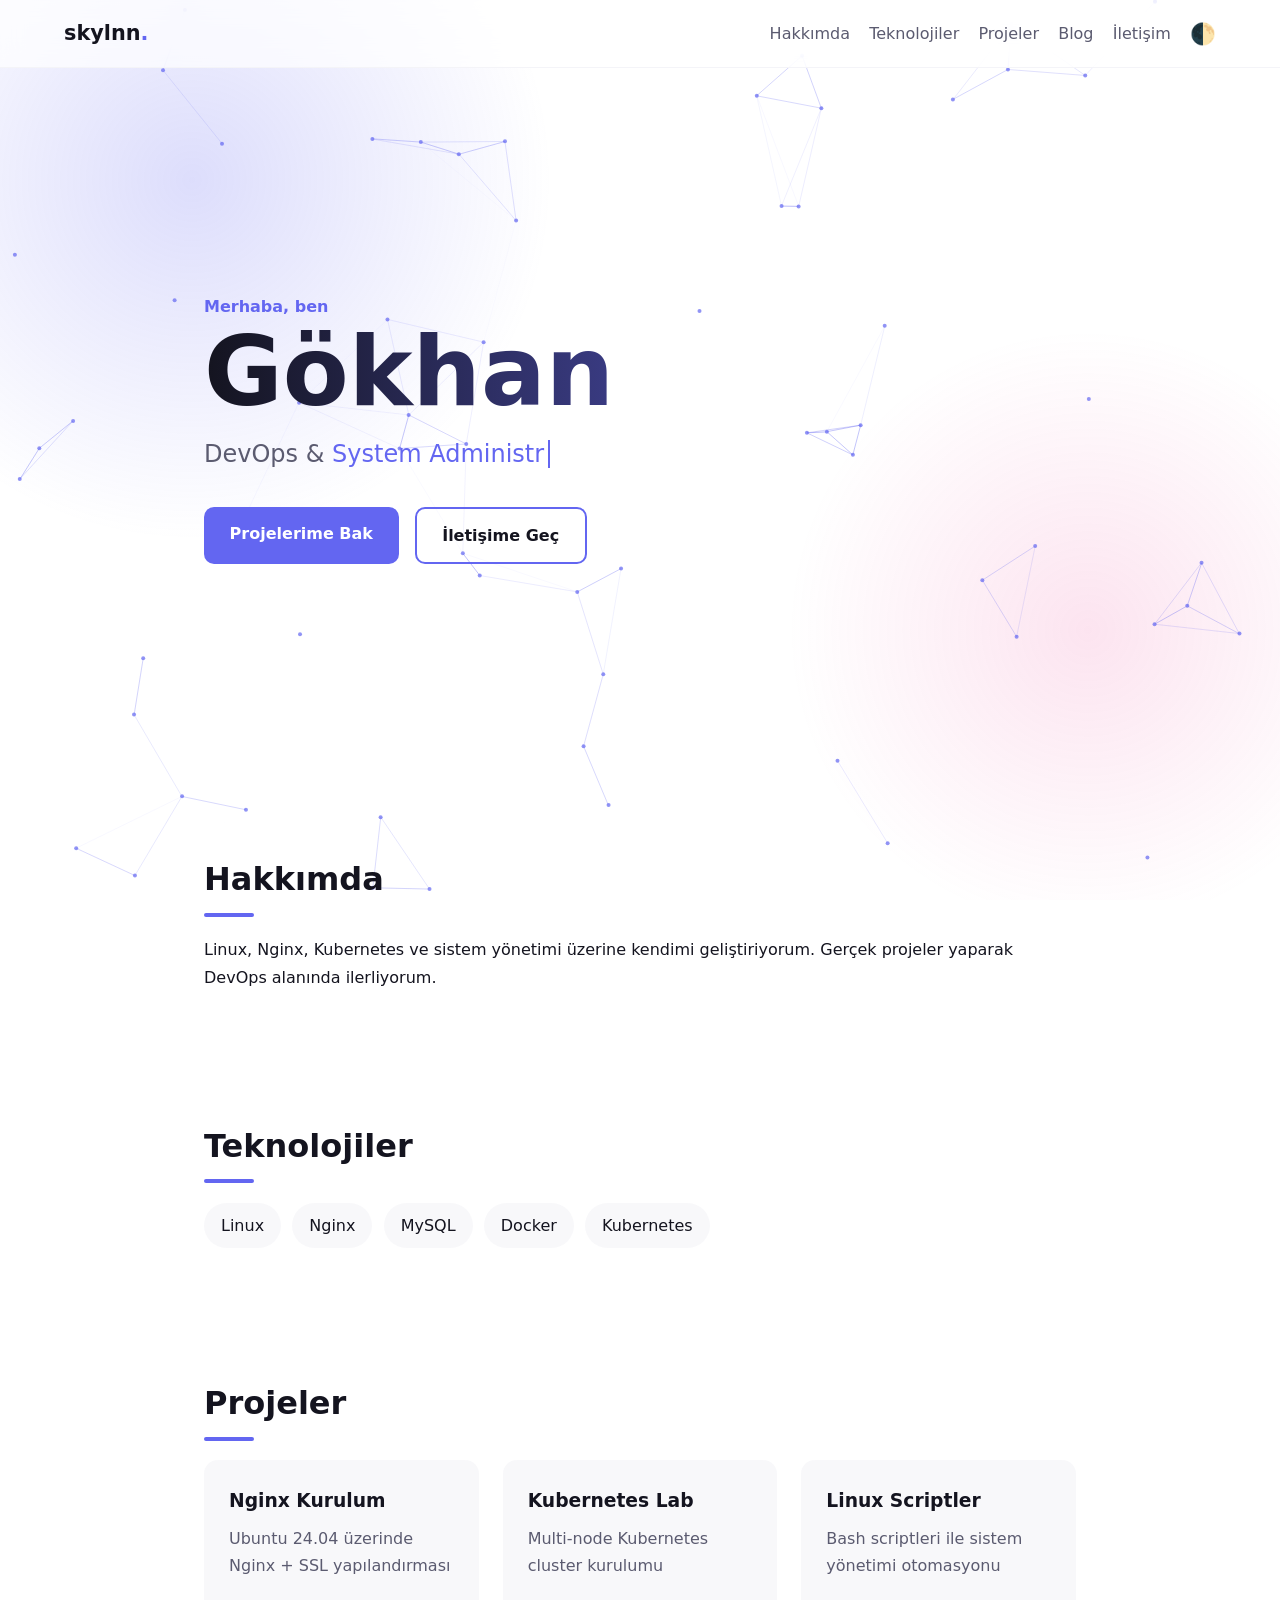
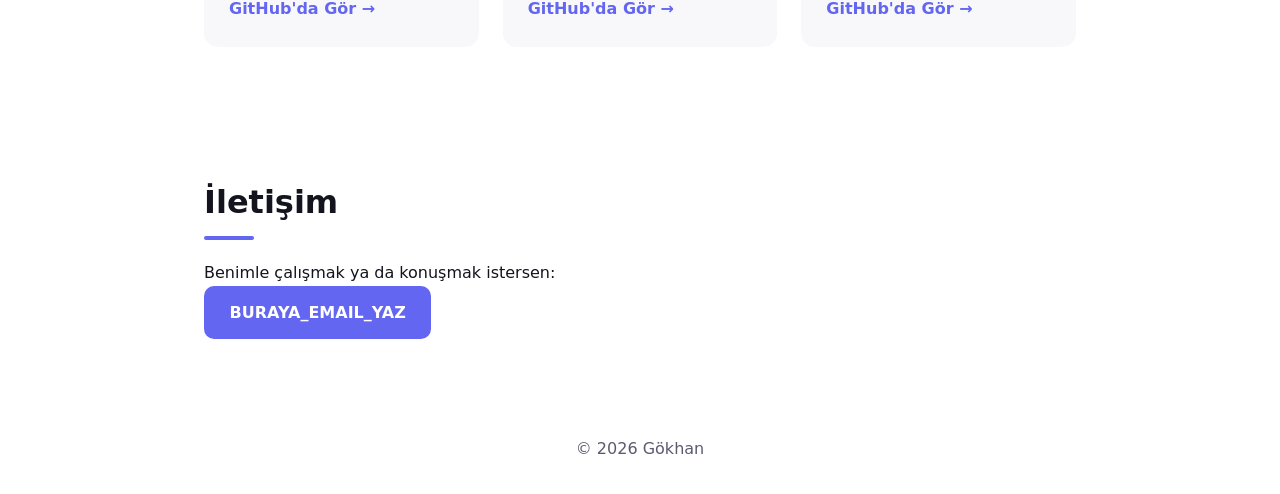
==== commit bb9db5e6: "Add Blog link to navigation menu" ====
--- a/index.html
+++ b/index.html
@@ -16,6 +16,7 @@
       <a href="#hakkimda">Hakkımda</a>
       <a href="#teknolojiler">Teknolojiler</a>
       <a href="#projeler">Projeler</a>
+      <a href="blog.html" class="kal">Blog</a>
       <a href="#iletisim">İletişim</a>
       <button id="tema" aria-label="Temayı değiştir">🌓</button>
     </nav>
--- a/style.css
+++ b/style.css
@@ -89,3 +89,92 @@
 @media (max-width: 700px) {
   .nav nav a { display: none; }
 }
+/* ================= GÖRSEL EFEKTLER ================= */
+
+/* Parçacık tuvali: her şeyin arkasında */
+#arka {
+  position: fixed; inset: 0;
+  width: 100%; height: 100%;
+  z-index: -1; pointer-events: none;
+}
+
+/* Kayan renkli ışık lekeleri */
+body::before {
+  content: ""; position: fixed; inset: 0;
+  z-index: -2; pointer-events: none;
+  background:
+    radial-gradient(600px circle at 15% 20%, rgba(99,102,241,.22), transparent 60%),
+    radial-gradient(500px circle at 85% 70%, rgba(236,72,153,.15), transparent 60%);
+  animation: akis 14s ease-in-out infinite alternate;
+}
+@keyframes akis {
+  to { transform: translate(40px, -30px) scale(1.15); }
+}
+
+/* Cam efektli menü */
+.nav {
+  background: color-mix(in srgb, var(--bg) 70%, transparent);
+  backdrop-filter: blur(12px);
+  -webkit-backdrop-filter: blur(12px);
+}
+
+/* Akan renkli başlık */
+.hero h1 {
+  background: linear-gradient(90deg, var(--text), var(--accent), #ec4899, var(--text));
+  background-size: 300% 100%;
+  -webkit-background-clip: text;
+  background-clip: text;
+  color: transparent;
+  animation: renk 8s linear infinite;
+}
+@keyframes renk {
+  to { background-position: 300% 0; }
+}
+
+/* Cam efektli kartlar + fare ışığı */
+.kart {
+  position: relative; overflow: hidden;
+  background: color-mix(in srgb, var(--kart) 65%, transparent);
+  backdrop-filter: blur(8px);
+  -webkit-backdrop-filter: blur(8px);
+}
+.kart::before {
+  content: ""; position: absolute; inset: 0;
+  pointer-events: none; opacity: 0; transition: opacity .3s;
+  background: radial-gradient(300px circle at var(--x, 50%) var(--y, 50%), rgba(99,102,241,.2), transparent 60%);
+}
+.kart:hover::before { opacity: 1; }
+
+/* Teknoloji etiketleri */
+.etiketler span {
+  background: color-mix(in srgb, var(--kart) 65%, transparent);
+  border: 1px solid transparent;
+  transition: transform .2s, border-color .2s;
+}
+.etiketler span:hover { transform: translateY(-3px); border-color: var(--accent); }
+
+/* Hareketten rahatsız olanlar için animasyonları kapat */
+@media (prefers-reduced-motion: reduce) {
+  body::before, .hero h1 { animation: none; }
+}
+/* ---------- Blog ---------- */
+#ara {
+  width: 100%; padding: .8rem 1rem; margin-bottom: 1.5rem;
+  border-radius: 10px; border: 1px solid var(--kart);
+  background: var(--kart); color: var(--text); font-size: 1rem;
+}
+.kart small { color: var(--soluk); }
+
+.yazi h1 { margin: .5rem 0 1.5rem; font-size: 2.2rem; }
+.yazi h2, .yazi h3 { margin: 1.8rem 0 .6rem; }
+.yazi p, .yazi ul, .yazi ol { margin-bottom: 1rem; }
+.yazi ul, .yazi ol { padding-left: 1.5rem; }
+.yazi pre { background: var(--kart); padding: 1rem; border-radius: 10px; overflow-x: auto; margin-bottom: 1rem; }
+.yazi code { font-family: ui-monospace, Consolas, monospace; }
+.yazi img { max-width: 100%; border-radius: 10px; }
+.yazi a { color: var(--accent); }
+
+/* Telefonda Blog/Ana Sayfa linkleri gizlenmesin */
+@media (max-width: 700px) {
+  .nav nav a.kal { display: inline; }
+}
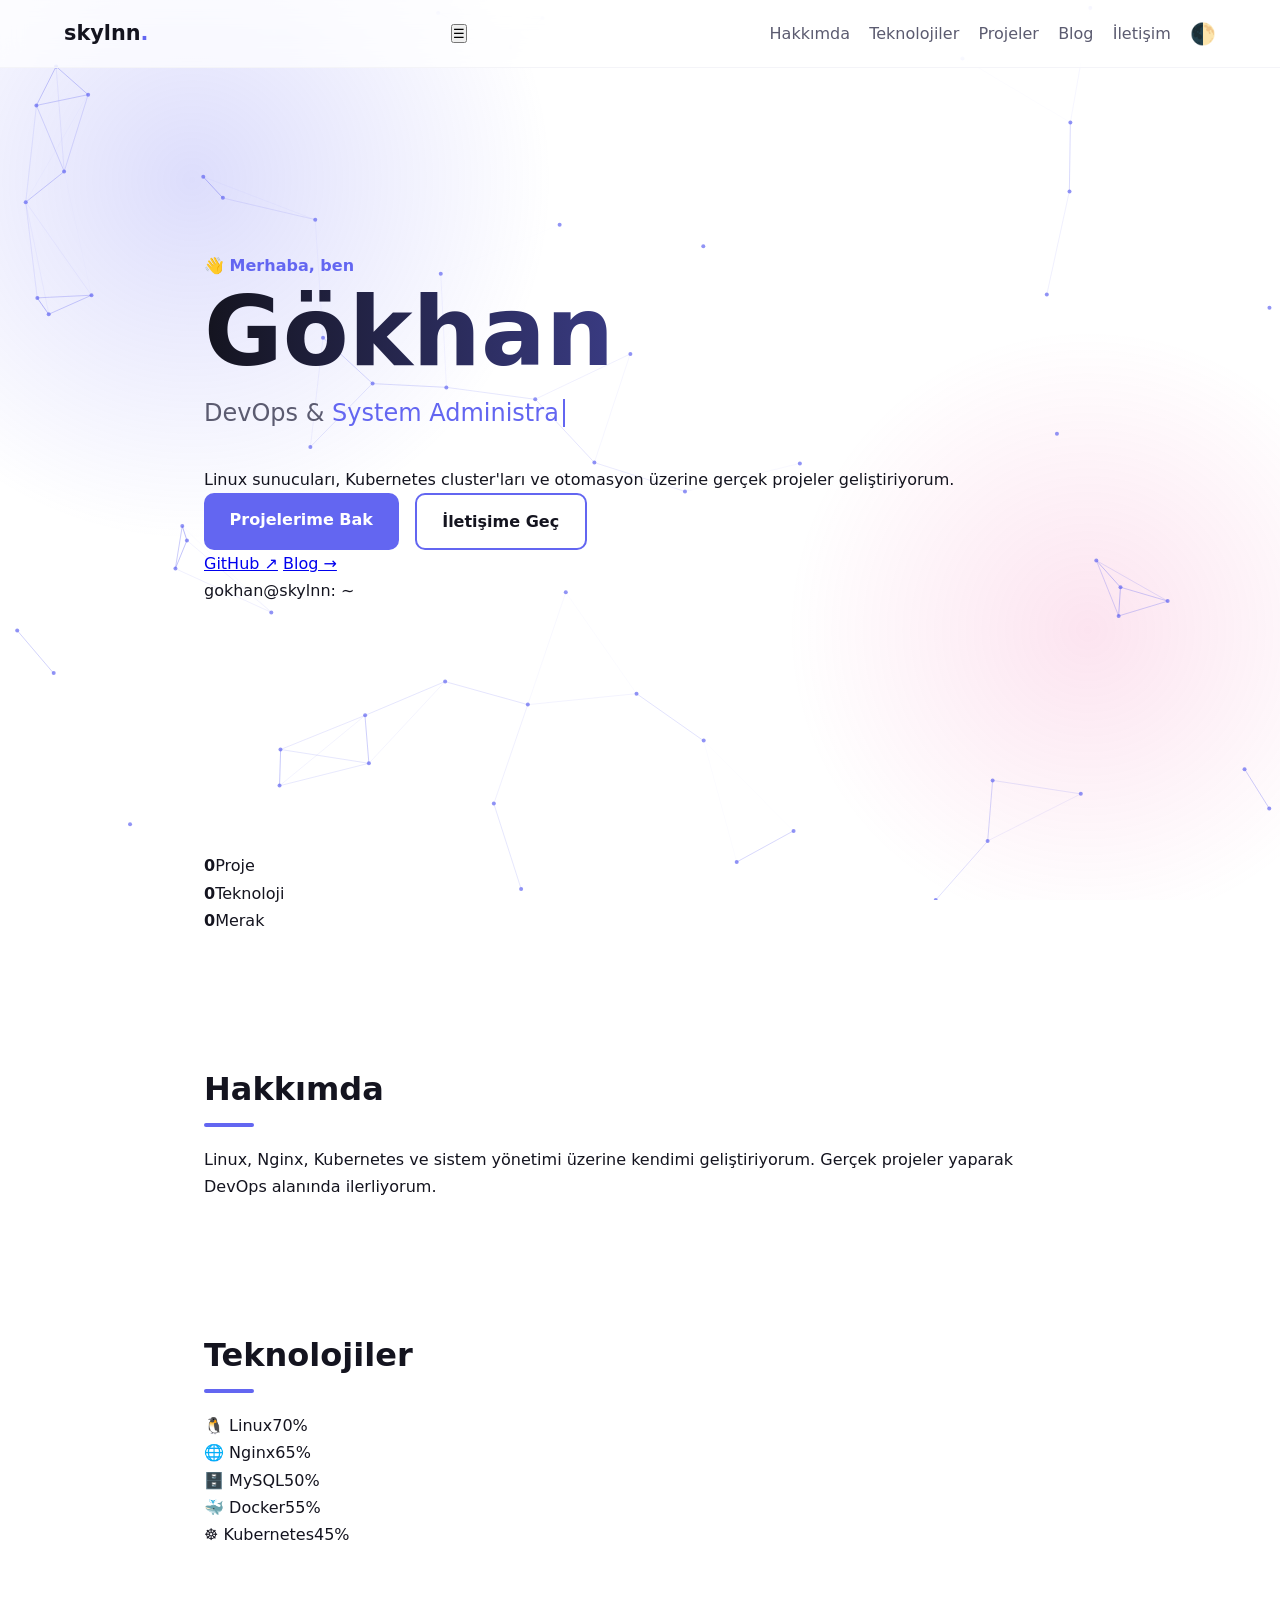
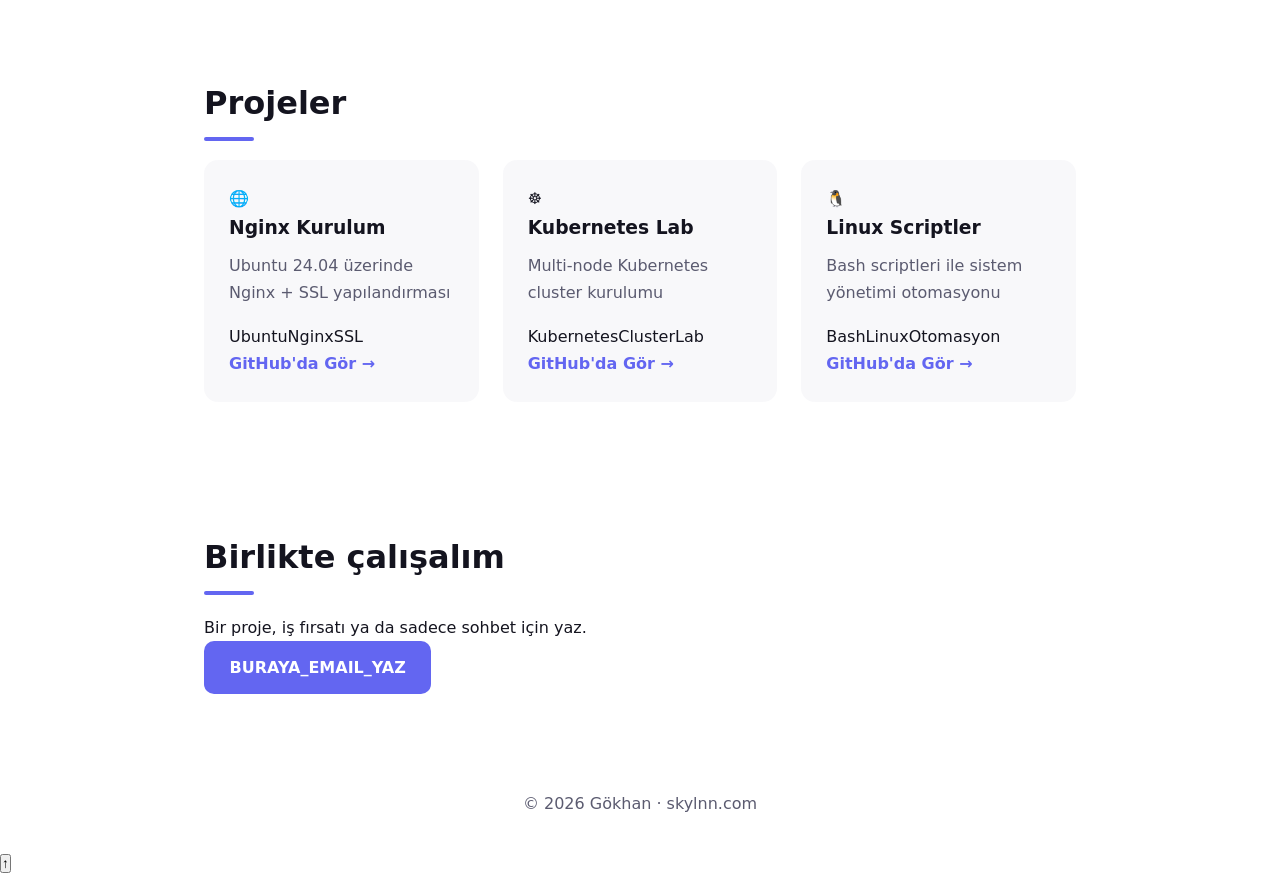
==== commit 5491d5ff: "Update index.html" ====
--- a/index.html
+++ b/index.html
@@ -5,14 +5,19 @@
   <meta name="viewport" content="width=device-width, initial-scale=1">
   <meta name="description" content="Gökhan - DevOps ve Sistem Yöneticisi portföyü">
   <title>Gökhan | DevOps Portfolio</title>
+  <link rel="preconnect" href="https://fonts.googleapis.com">
+  <link rel="preconnect" href="https://fonts.gstatic.com" crossorigin>
+  <link href="https://fonts.googleapis.com/css2?family=Inter:wght@400;500;600;800&family=JetBrains+Mono&display=swap" rel="stylesheet">
   <link rel="stylesheet" href="style.css">
 </head>
 <body>
-   <canvas id="arka"></canvas>
+  <canvas id="arka"></canvas>
+  <div id="ilerleme"></div>
 
   <header class="nav">
     <a href="index.html" class="logo">skylnn<span>.</span></a>
-    <nav>
+    <button id="menu" aria-label="Menü" aria-expanded="false">☰</button>
+    <nav id="menuler">
       <a href="#hakkimda">Hakkımda</a>
       <a href="#teknolojiler">Teknolojiler</a>
       <a href="#projeler">Projeler</a>
@@ -24,12 +29,32 @@
 
   <main>
     <section class="hero">
-      <p class="selam">Merhaba, ben</p>
-      <h1>Gökhan</h1>
-      <p class="rol">DevOps &amp; <span id="daktilo"></span></p>
-      <div class="butonlar">
-        <a class="btn" href="#projeler">Projelerime Bak</a>
-        <a class="btn ikincil" href="#iletisim">İletişime Geç</a>
+      <div class="hero-sol">
+        <p class="selam">👋 Merhaba, ben</p>
+        <h1>Gökhan</h1>
+        <p class="rol">DevOps &amp; <span id="daktilo"></span></p>
+        <p class="kisa">Linux sunucuları, Kubernetes cluster'ları ve otomasyon üzerine gerçek projeler geliştiriyorum.</p>
+        <div class="butonlar">
+          <a class="btn" href="#projeler">Projelerime Bak</a>
+          <a class="btn ikincil" href="#iletisim">İletişime Geç</a>
+        </div>
+        <div class="sosyal">
+          <a href="https://github.com/Skylnn" target="_blank" rel="noopener">GitHub ↗</a>
+          <a href="blog.html">Blog →</a>
+        </div>
+      </div>
+
+      <div class="terminal" aria-hidden="true">
+        <div class="t-bar"><i></i><i></i><i></i><span>gokhan@skylnn: ~</span></div>
+        <pre id="t-icerik"></pre>
+      </div>
+    </section>
+
+    <section class="bolum">
+      <div class="statlar">
+        <div class="stat"><b data-hedef="3">0</b><span>Proje</span></div>
+        <div class="stat"><b data-hedef="5">0</b><span>Teknoloji</span></div>
+        <div class="stat"><b data-hedef="100" data-ek="%">0</b><span>Merak</span></div>
       </div>
     </section>
 
@@ -40,8 +65,27 @@
 
     <section id="teknolojiler" class="bolum">
       <h2>Teknolojiler</h2>
-      <div class="etiketler">
-        <span>Linux</span><span>Nginx</span><span>MySQL</span><span>Docker</span><span>Kubernetes</span>
+      <div class="beceriler">
+        <div class="beceri" data-seviye="70">
+          <div class="beceri-ust"><span>🐧 Linux</span><span>70%</span></div>
+          <div class="cubuk"><i></i></div>
+        </div>
+        <div class="beceri" data-seviye="65">
+          <div class="beceri-ust"><span>🌐 Nginx</span><span>65%</span></div>
+          <div class="cubuk"><i></i></div>
+        </div>
+        <div class="beceri" data-seviye="50">
+          <div class="beceri-ust"><span>🗄️ MySQL</span><span>50%</span></div>
+          <div class="cubuk"><i></i></div>
+        </div>
+        <div class="beceri" data-seviye="55">
+          <div class="beceri-ust"><span>🐳 Docker</span><span>55%</span></div>
+          <div class="cubuk"><i></i></div>
+        </div>
+        <div class="beceri" data-seviye="45">
+          <div class="beceri-ust"><span>☸️ Kubernetes</span><span>45%</span></div>
+          <div class="cubuk"><i></i></div>
+        </div>
       </div>
     </section>
 
@@ -49,32 +93,41 @@
       <h2>Projeler</h2>
       <div class="kartlar">
         <article class="kart">
+          <div class="ikon">🌐</div>
           <h3>Nginx Kurulum</h3>
           <p>Ubuntu 24.04 üzerinde Nginx + SSL yapılandırması</p>
+          <div class="mini"><span>Ubuntu</span><span>Nginx</span><span>SSL</span></div>
           <a href="https://github.com/Skylnn" target="_blank" rel="noopener">GitHub'da Gör →</a>
         </article>
         <article class="kart">
+          <div class="ikon">☸️</div>
           <h3>Kubernetes Lab</h3>
           <p>Multi-node Kubernetes cluster kurulumu</p>
+          <div class="mini"><span>Kubernetes</span><span>Cluster</span><span>Lab</span></div>
           <a href="https://github.com/Skylnn" target="_blank" rel="noopener">GitHub'da Gör →</a>
         </article>
         <article class="kart">
+          <div class="ikon">🐧</div>
           <h3>Linux Scriptler</h3>
           <p>Bash scriptleri ile sistem yönetimi otomasyonu</p>
+          <div class="mini"><span>Bash</span><span>Linux</span><span>Otomasyon</span></div>
           <a href="https://github.com/Skylnn" target="_blank" rel="noopener">GitHub'da Gör →</a>
         </article>
       </div>
     </section>
 
     <section id="iletisim" class="bolum">
-      <h2>İletişim</h2>
-      <p>Benimle çalışmak ya da konuşmak istersen:</p>
-      <a class="btn" href="mailto:BURAYA_EMAIL_YAZ">BURAYA_EMAIL_YAZ</a>
+      <div class="cta">
+        <h2>Birlikte çalışalım</h2>
+        <p>Bir proje, iş fırsatı ya da sadece sohbet için yaz.</p>
+        <a class="btn" href="mailto:BURAYA_EMAIL_YAZ">BURAYA_EMAIL_YAZ</a>
+      </div>
     </section>
   </main>
 
-  <footer>© 2026 Gökhan</footer>
+  <footer>© 2026 Gökhan · skylnn.com</footer>
 
+  <button id="yukari" aria-label="Yukarı çık">↑</button>
   <script src="script.js"></script>
 </body>
 </html>
